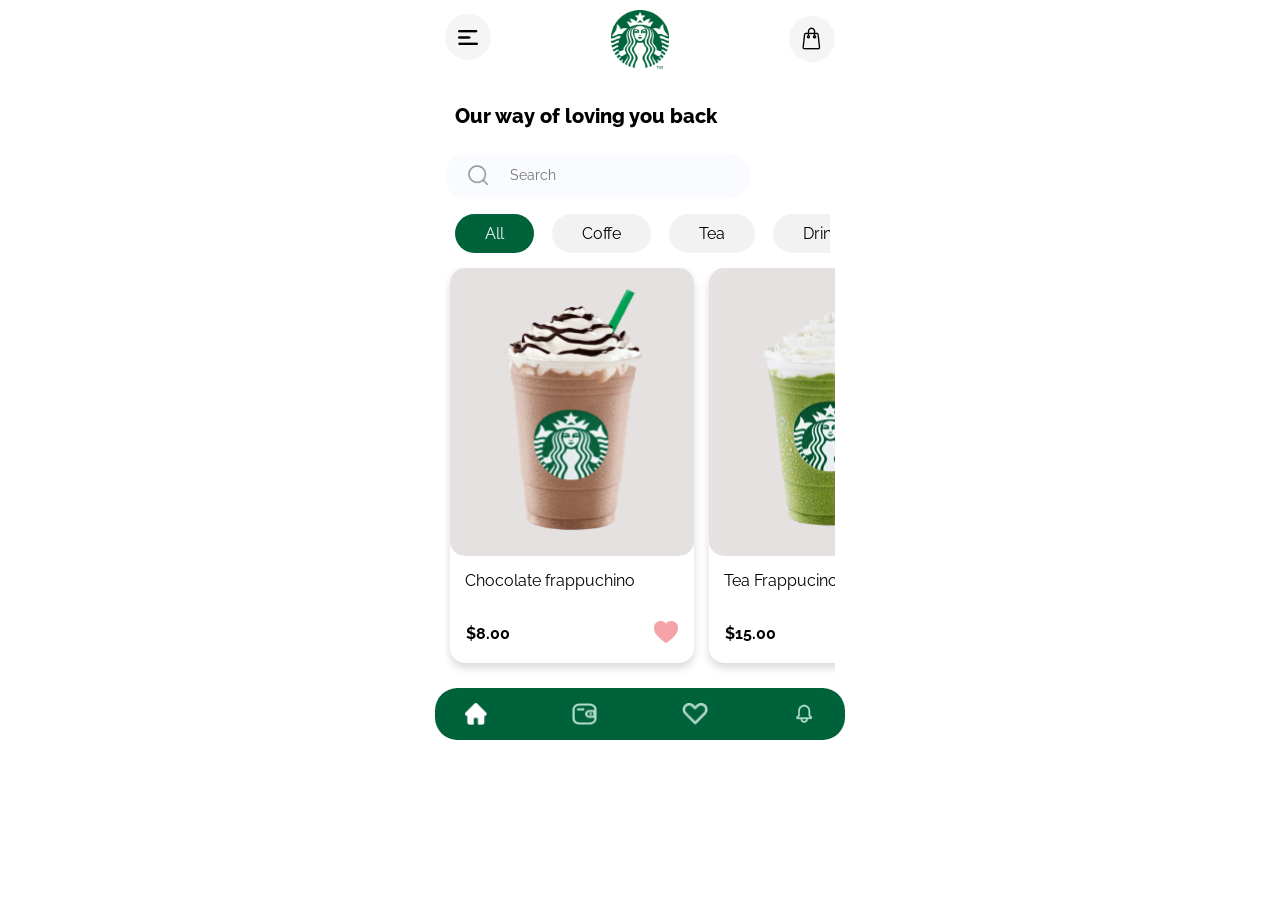
==== index.html @ 5092bfbb "Rename menu_page.html to index.html" ====
<!DOCTYPE html>
<html lang="en">

<head>
    <meta charset="UTF-8">
    <meta name="viewport" content="width=device-width, initial-scale=1.0">
    <link href="menu_page.css" rel="stylesheet" />
    <link rel="preconnect" href="https://fonts.googleapis.com">
    <link rel="preconnect" href="https://fonts.gstatic.com" crossorigin>
    <link href="https://fonts.googleapis.com/css2?family=Raleway&display=swap" rel="stylesheet">
    <title>Starbucks menu</title>
</head>

<body>
    <div class="header"><a href=""><img class="icon" src="imgs/burger_menu.png"></a><img class="logo"
            src="imgs/image 14.png"><img class="icon" src="imgs/shopping_cart.png"></div>
    <div class="page_content">
        <div class="text">Our way of loving you back</div>
        <div class="search">
            <div class="product-content__top__search">
                <input type="text" name="name" placeholder="          Search" class="input input_search" />
            </div>
        </div>
        <div class="menu_product_types">
            <div class="menu_product_types__button active-button">All</div>
            <div class="menu_product_types__button">Coffe</div>
            <div class="menu_product_types__button">Tea</div>
            <div class="menu_product_types__button">Drinks</div>
            <div class="menu_product_types__button">Food</div>
        </div>
        <div class="menu_products">
            <div class="product">
                <a href="chocolate_frapuccino_page.html">
                    <div class="product_image"><img src="imgs/Chocolate Frappuccino.png"></div>
                    <div class="product_name">Chocolate frappuchino</div>
                    <div class="product_bottom_group">
                        <div class="price">$8.00</div><a id="button1" class="like" onclick="like(this)"><img
                                src="imgs/like icon.png"></a>
                    </div>
            </div>
            <div class="product">
                <a href="tea_frappucino_page.html">
                    <div class="product_image"><img src="imgs/Tea Frappucino.png"></div>
                    <div class="product_name">Tea Frappucino</div>
                </a>
                <div class="product_bottom_group">
                    <div class="price">$15.00</div><a id="button2" class="like" onclick="like(this)"><img
                            src="imgs/like icon.png"></a>
                </div>

            </div>
            <div class="product">
                <a href="strawberry_frappuccino_page.html">
                    <div class="product_image"><img src="imgs/Strawberry Frappuccino.png"></div>
                    <div class="product_name">Strawberry Frappuccino</div>
                </a>
                <div class="product_bottom_group">
                    <div class="price">$10.00</div><a id="button3" class="like" onclick="like(this)"><img
                            src="imgs/like icon.png"></a>
                </div>
            </div>

        </div>
    </div>
    <div class="footer"><a><img src="imgs/footer icon.png"></a> <a><img src="imgs/footer icon wallet.png"></a> <a><img
                src="imgs/footer icon heart.png"></a> <a href="#"><img src="imgs/footer icon bell.png"></a></div>

    <script src="menu_page.js"></script>
</body>

</html>
---- menu_page.css ----
html {
    display: flex;
    justify-content: center;
    max-width: 100%;
}

body {
    font-family: 'Raleway', sans-serif;
    display: flex;
    flex-direction: column;
    margin: 0px;
    max-width: 100%;
}

.header {
    display: flex;
    justify-content: space-between;
    align-items: center;
    padding: 10px;
}

a {
    text-decoration: none;
    color: inherit;
}

.active-button {
    background-color: #00623B !important;
    color: #F2F2F2 !important;
}

.page_content {
    max-width: 100%;
    padding: 5px;
}

.icon {
    max-height: 46px;
}

.logo {
    max-height: 59px;
}

.text {
    font-weight: 800;
    font-size: 20px;
    padding: 20px 15px;
}

.input {
    display: flex;
    align-items: center;
    justify-content: space-around;
    font-family: 'Raleway', sans-serif;
    border: 1px #626262;
    font-style: normal;
    color: #B5B7C0;
    font-weight: 400;
    font-size: 14px;
    line-height: 19px;
    color: #B5B7C0;
    background: url(imgs/search.png) no-repeat;
    background-size: auto 100%;
    width: 70%;
    margin-left: 20px;
}

input :active {
    border: solid 1px #9197B3;
    background: none;
}

.product-content__top__search {
    display: flex;
    align-items: center;
    background-color: #F9FBFF;
    border-radius: 22px;
    height: 40px;
    padding: 3px;
    max-width: 300px;
    margin: 5px;
}

.menu_product_types {
    user-select: none;
    display: flex;
    gap: 8px;
    max-width: 100%;
    overflow-x: scroll;
}

.menu_product_types {
    margin: 5px 10px;
}

.menu_product_types__button {
    border-radius: 22.5px;
    background-color: #F2F2F2;
    padding: 10px 30px;
    margin: 5px;
}

.menu_product_types__button:active {
    background-color: #00623B;
    color: #F2F2F2;
}

.menu_products {
    display: flex;
    gap: 10px;
    margin: 5px;
    max-width: 100%;
    overflow-x: scroll;
}

.product_image {
    padding: 20px 50px;
    background-color: #d6d0d0a3;
    border-radius: 15px;
    max-height: 270px;
}

.product_image img {
    max-height: 244px;
}

.product {
    display: flex;
    flex-direction: column;
    border-radius: 15px;
    box-shadow: rgba(0, 0, 0, 0.15) 0px 5px 9px 0px;
    margin-bottom: 15px;
    margin-left: 5px;
}

.product_name {
    padding: 15px;
}

.product_bottom_group {
    display: flex;
    align-items: center;
    justify-content: space-between;
    padding: 16px;
}

.product_bottom_group .icon img {
    max-height: 22px;
}

.like img {
    opacity: 50%;
}

.like-clicked img {
    opacity: 100%;
}

.price {
    font-weight: 700;
}

.footer {
    background-color: #00623B;
    border-radius: 22.5px;
    display: flex;
    align-items: center;
    justify-content: space-between;
    padding: 15px 30px;
    bottom: 100%;
}

.footer img {
    display: flex;
    height: 22px;
    align-items: center;
}

@media screen and (min-width: 500px) {
    .page_content {
        display: flex;
        flex-direction: column;
        align-self: center;
        max-width: 400px;
    }

    ::-webkit-scrollbar {
        max-width: 5px;
        /* Ширина скроллбара */
        max-height: 1px;
    }

    ::-webkit-scrollbar-track {
        background-color: rgb(227, 227, 227);
        /* Цвет фона трека скроллбара */
        padding: 2px;
    }

    ::-webkit-scrollbar-thumb {
        background-color: rgba(128, 128, 128, 0.552);
        /* Цвет ползунка скроллбара */
        border-radius: 0.25em;
        /* Закругление углов ползунка */
        padding: 5px;
    }
}
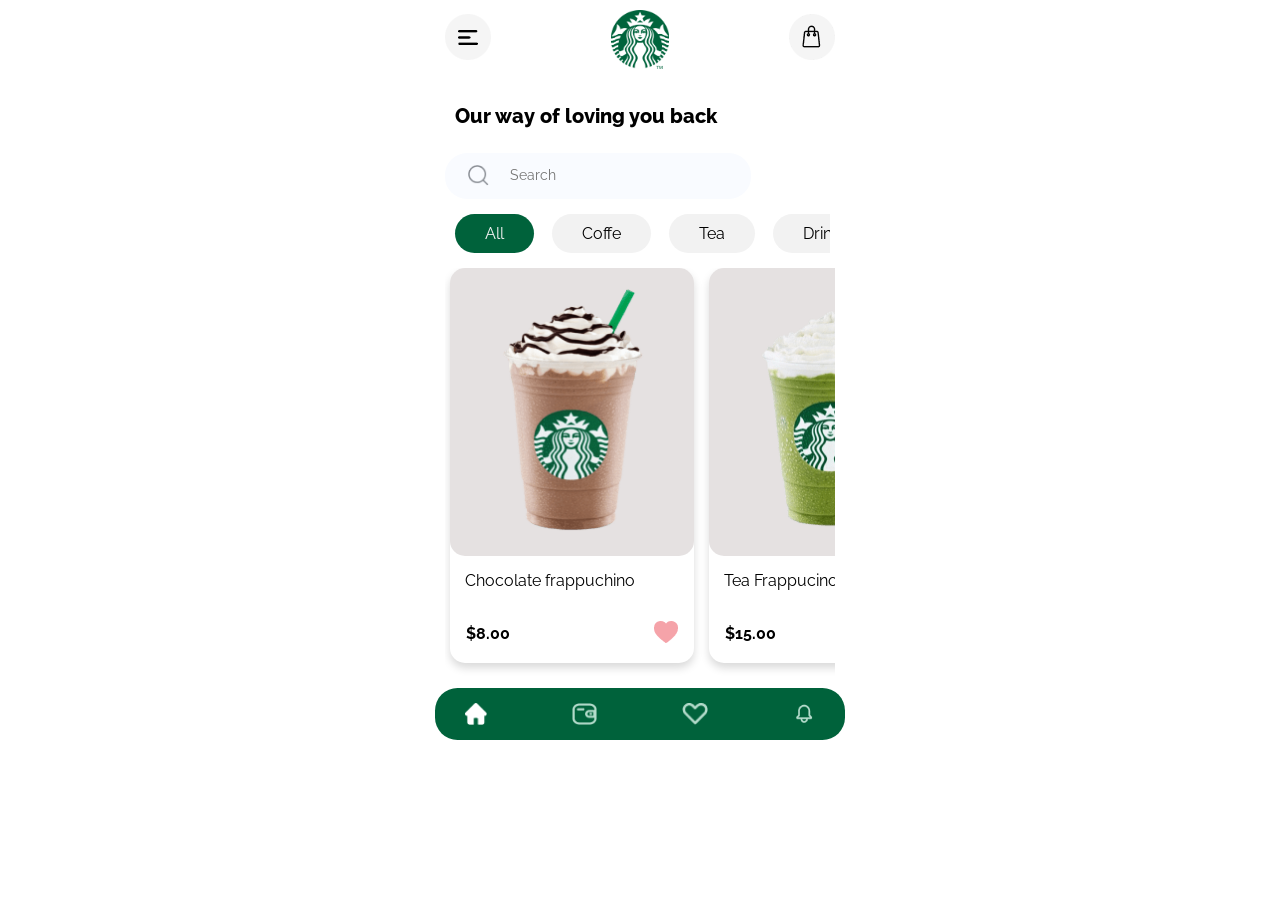
==== commit d51fc2e5: "Update index.html" ====
--- a/index.html
+++ b/index.html
@@ -13,7 +13,7 @@
 
 <body>
     <div class="header"><a href=""><img class="icon" src="imgs/burger_menu.png"></a><img class="logo"
-            src="imgs/image 14.png"><img class="icon" src="imgs/shopping_cart.png"></div>
+            src="imgs/image 14.png"><a href="https://marronovna.github.io/shopping_cart/"><img class="icon" src="imgs/shopping_cart.png"></a></div>
     <div class="page_content">
         <div class="text">Our way of loving you back</div>
         <div class="search">
@@ -30,7 +30,7 @@
         </div>
         <div class="menu_products">
             <div class="product">
-                <a href="chocolate_frapuccino_page.html">
+                <a href="https://marronovna.github.io/choco_frappuchino_page/">
                     <div class="product_image"><img src="imgs/Chocolate Frappuccino.png"></div>
                     <div class="product_name">Chocolate frappuchino</div>
                     <div class="product_bottom_group">
@@ -39,7 +39,7 @@
                     </div>
             </div>
             <div class="product">
-                <a href="tea_frappucino_page.html">
+                <a href="https://marronovna.github.io/tea_frappuchino_page/">
                     <div class="product_image"><img src="imgs/Tea Frappucino.png"></div>
                     <div class="product_name">Tea Frappucino</div>
                 </a>
@@ -50,7 +50,7 @@
 
             </div>
             <div class="product">
-                <a href="strawberry_frappuccino_page.html">
+                <a href="https://marronovna.github.io/strawberry_frappuccino_page/">
                     <div class="product_image"><img src="imgs/Strawberry Frappuccino.png"></div>
                     <div class="product_name">Strawberry Frappuccino</div>
                 </a>
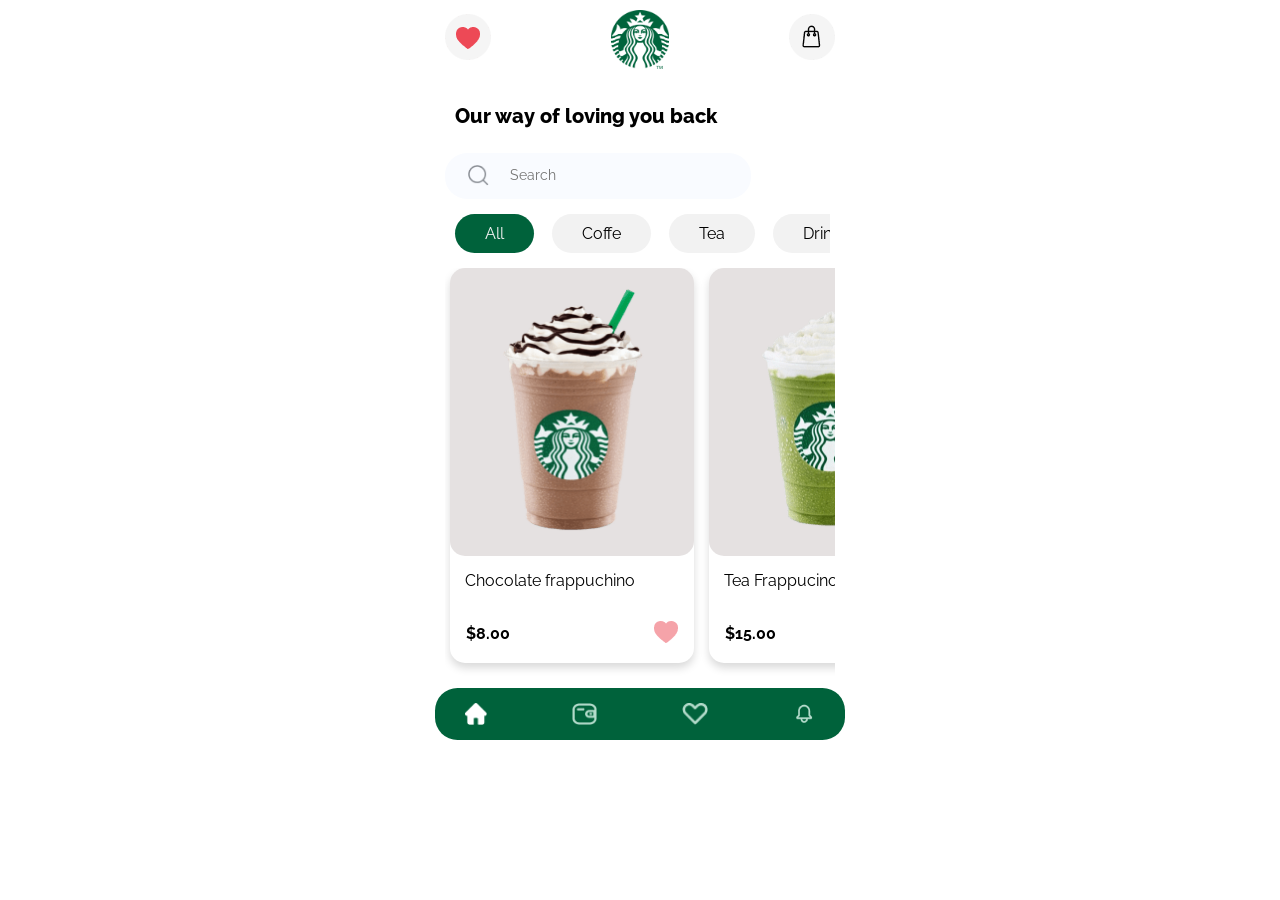
==== commit 6f25133b: "Update index.html" ====
--- a/index.html
+++ b/index.html
@@ -12,7 +12,7 @@
 </head>
 
 <body>
-    <div class="header"><a href=""><img class="icon" src="imgs/burger_menu.png"></a><img class="logo"
+    <div class="header"><a href="https://marronovna.github.io/wish_list/"><img class="icon" src="imgs/likelist.png"></a><img class="logo"
             src="imgs/image 14.png"><a href="https://marronovna.github.io/shopping_cart/"><img class="icon" src="imgs/shopping_cart.png"></a></div>
     <div class="page_content">
         <div class="text">Our way of loving you back</div>
@@ -62,9 +62,8 @@
 
         </div>
     </div>
-    <div class="footer"><a><img src="imgs/footer icon.png"></a> <a><img src="imgs/footer icon wallet.png"></a> <a><img
-                src="imgs/footer icon heart.png"></a> <a href="#"><img src="imgs/footer icon bell.png"></a></div>
-
+     <div class="footer"><a href="https://marronovna.github.io/starbucks_menu/"><img src="imgs/footer icon.png"></a> <a href="https://marronovna.github.io/starbucks_pay/"><img src="imgs/footer icon wallet.png"></a> <a href="https://marronovna.github.io/wish_list/"><img
+        src="imgs/footer icon heart.png"></a> <a href="#"><img src="imgs/footer icon bell.png"></a></div>
     <script src="menu_page.js"></script>
 </body>
 
